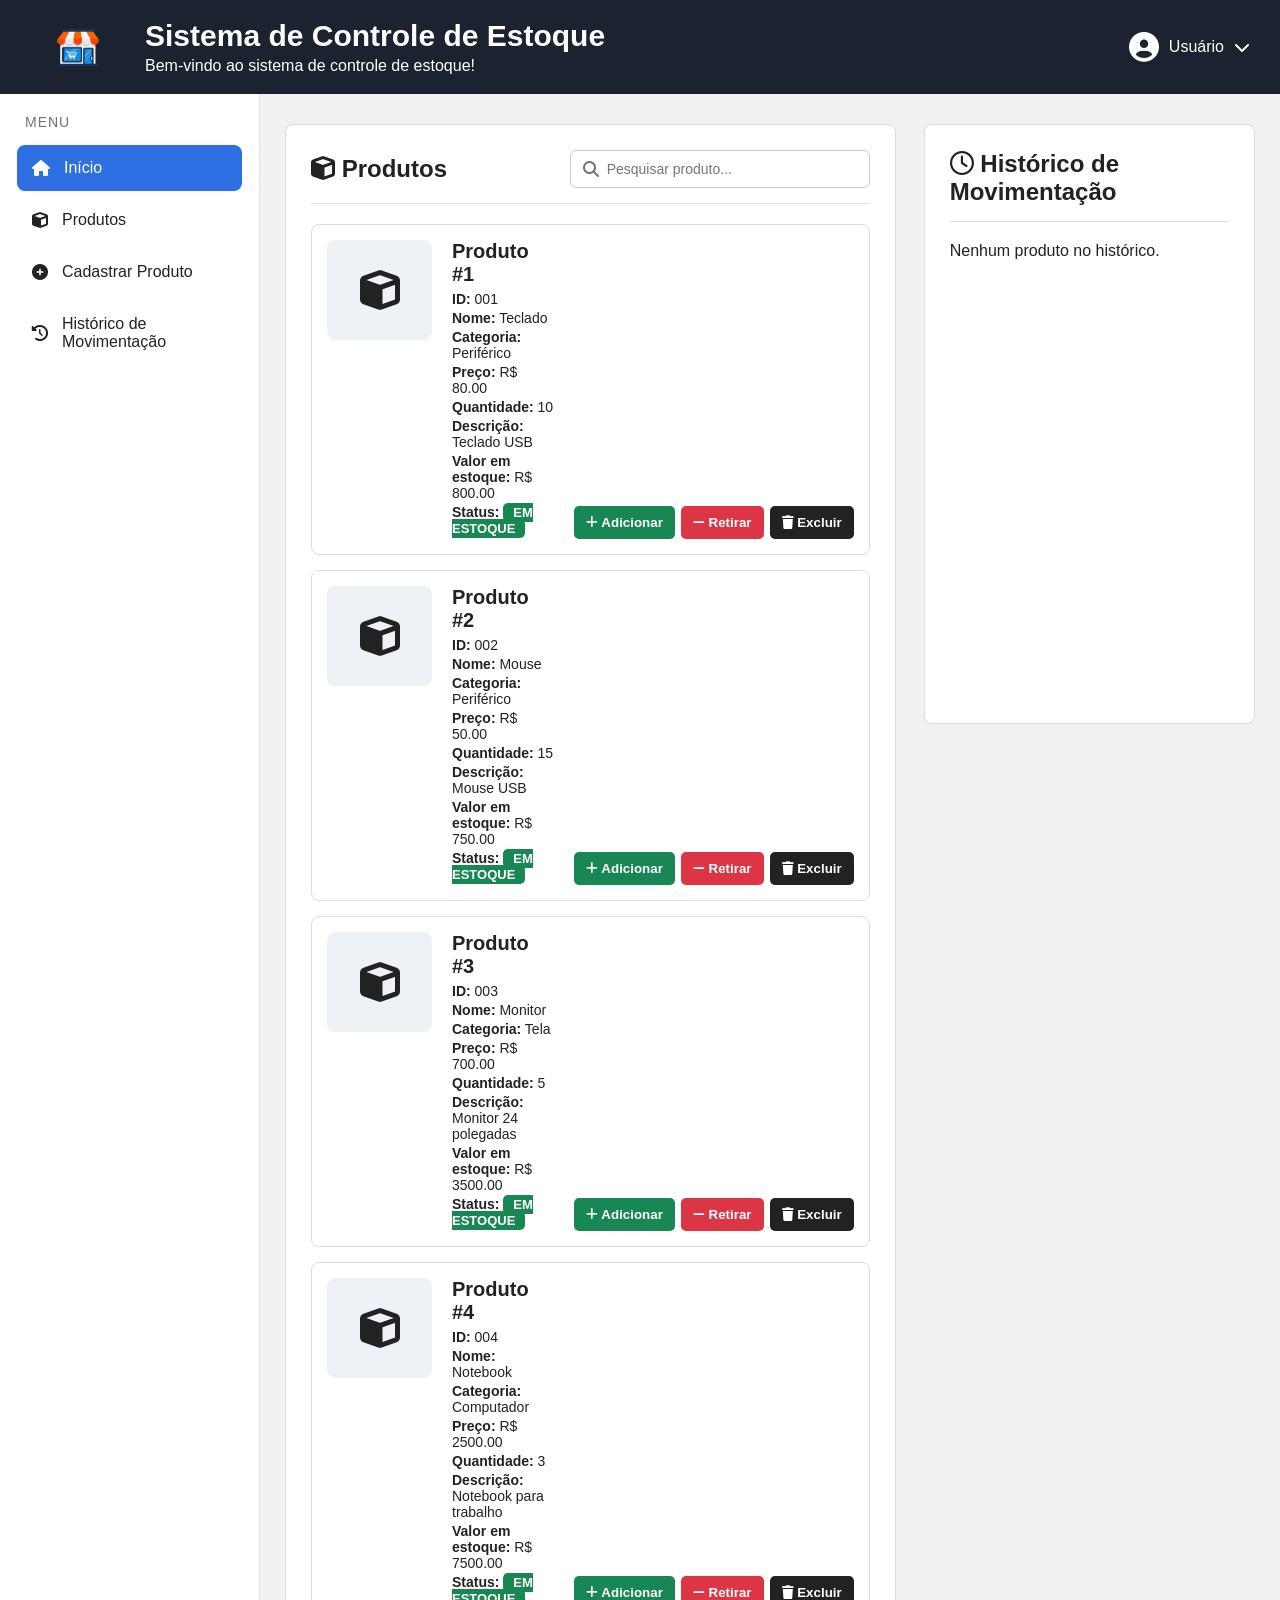
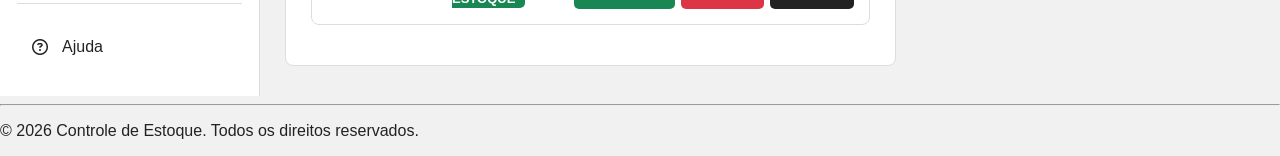
==== 02-Projetos/aoba/index.html @ 8df63e53 "Add files via upload" ====
<!DOCTYPE html>
<html lang="pt-BR">

<head>

    <!-- Define a codificação de caracteres -->
    <meta charset="UTF-8">

    <!-- Faz o site se adaptar a celulares e diferentes telas -->
    <meta name="viewport" content="width=device-width, initial-scale=1.0">

    <!-- Título que aparece na aba do navegador -->
    <title>Controle de Estoque</title>

    <!-- Ícone da loja -->
    <link rel="icon" href="assets/ChatGPT.png" type="image/png">

    <link rel="stylesheet" href="https://cdnjs.cloudflare.com/ajax/libs/font-awesome/6.5.1/css/all.min.css">

    <!-- Conecta o arquivo CSS -->
    <link rel="stylesheet" href="style.css">

</head>


<body>


    <!-- =====================================================
         CABEÇALHO
    ====================================================== -->

    <header>
    <div class="header-esquerda">
        <img src="assets/ChatGPT.png" alt="Logo da loja" class="logo">
        <div>
            <h1>Sistema de Controle de Estoque</h1>
            <p>Bem-vindo ao sistema de controle de estoque!</p>
        </div>
    </div>

    <div class="usuario">
        <i class="fa-solid fa-circle-user"></i>
        <span>Usuário</span>
        <i class="fa-solid fa-chevron-down"></i>
    </div>
    </header>



    <!-- =====================================================
         CONTEÚDO PRINCIPAL
    ====================================================== -->
    <div class="layout">
        <aside class="menu">
        <p class="menu-titulo">MENU</p>

        <a href="#" class="menu-item ativo" id="menuInicio">
            <i class="fa-solid fa-house"></i> Início
        </a>

        <a href="#secaoProdutos" class="menu-item">
            <i class="fa-solid fa-cube"></i> Produtos
        </a>

        <a href="#" class="menu-item" id="menuCadastrar">
            <i class="fa-solid fa-circle-plus"></i> Cadastrar Produto
        </a>

        <a href="#secaoHistorico" class="menu-item">
            <i class="fa-solid fa-clock-rotate-left"></i> Histórico de Movimentação
        </a>

        <div class="menu-ajuda">
            <a href="#" class="menu-item">
                <i class="fa-regular fa-circle-question"></i> Ajuda
            </a>
        </div>
    </aside>

    <main>

        <!-- =================================================
             CADASTRO DE PRODUTO
        ================================================== -->

        <section class="card escondido" id="secaoCadastro">

            <h2>Cadastrar Produto</h2>


            <!-- Formulário -->
            <form id="formChamado">


                <!-- ID do produto -->
                <label for="Id">
                    ID do produto:
                </label>

                <input
                    type="text"
                    id="Id"
                    required
                >


                <!-- Nome do produto -->
                <label for="Item">
                    Nome do Item:
                </label>

                <input
                    type="text"
                    id="Item"
                    required
                >


                <!-- Categoria -->
                <label for="categoria">
                    Categoria:
                </label>

                <input
                    type="text"
                    id="categoria"
                    required
                >


                <!-- Preço -->
                <label for="preço">
                    Preço:
                </label>

                <input
                    type="number"
                    id="preço"
                    step="0.01"
                    min="0"
                    required
                >


                <!-- Quantidade -->
                <label for="quantidade">
                    Quantidade:
                </label>

                <input
                    type="number"
                    id="quantidade"
                    min="0"
                    required
                >


                <!-- Descrição -->
                <label for="descrição">
                    Descrição:
                </label>

                <input
                    type="text"
                    id="descrição"
                    required
                >


                <!-- Botão cadastrar -->
                <button type="submit">
                    Cadastrar Produto
                </button>

            </form>

        </section>



        <!-- =================================================
             LISTA DE PRODUTOS
        ================================================== -->

       <section class="card" id="secaoProdutos">
    <div class="card-topo">
        <h2><i class="fa-solid fa-cube"></i> Produtos</h2>

        <div class="busca">
            <i class="fa-solid fa-magnifying-glass"></i>
            <input type="text" id="busca" placeholder="Pesquisar produto...">
        </div>
    </div>

    <div id="listaChamados"></div>
</section>

        <!-- =================================================
             HISTÓRICO
        ================================================== -->

        <section class="card" id="secaoHistorico">
    <div class="card-topo">
        <h2><i class="fa-regular fa-clock"></i> Histórico de Movimentação</h2>
    </div>

    <div id="listaHistorico">
        <div class="vazio">
            <i class="fa-regular fa-clock"></i>
            <p>Nenhum produto no histórico.</p>
        </div>
    </div>
        </section>


    </main>

    </div>

    <hr>
        <p>
            &copy; 2026 Controle de Estoque. Todos os direitos reservados.
        </p>


    <!-- Conecta o JavaScript -->
    <script src="script.js"></script>

</body>

</html>
---- 02-Projetos/aoba/style.css ----
/* =====================================================
   CONFIGURAÇÕES GERAIS
===================================================== */

* {
    box-sizing: border-box;
}


body {

    margin: 0;

    font-family: Arial, Helvetica, sans-serif;

    background-color: #f1f1f1;

    color: #222;
}



/* =====================================================
   CABEÇALHO
===================================================== */

header {
    background-color: #1b2230;
    color: white;
    display: flex;
    justify-content: space-between;
    align-items: center;
    padding: 12px 30px;
}

.header-esquerda {
    display: flex;
    align-items: center;
    gap: 15px;
}

.logo {
    width: 100px;
    height: 70px;
    object-fit: contain;
}

header h1 {
    margin: 0;
    font-size: 30px;
}

header p {
    margin: 4px 0 0;
    font-size: 16px;
}

.usuario {
    display: flex;
    align-items: center;
    gap: 10px;
}

.usuario .fa-circle-user {
    font-size: 30px;
}


/* Arrumação do Raféx */

.layout {
    display: flex;
    min-height: calc(100vh - 90px);
}

.menu {
    width: 260px;
    background-color: white;
    border-right: 1px solid #ddd;
    padding: 20px 17px;
    display: flex;
    flex-direction: column;
}

.menu-titulo {
    color: #6b7280;
    font-size: 14px;
    letter-spacing: 1px;
    margin: 0 0 15px 8px;
}

.menu-item {
    display: flex;
    align-items: center;
    gap: 14px;
    padding: 14px 15px;
    border-radius: 8px;
    color: #222;
    text-decoration: none;
    margin-bottom: 6px;
}

.menu-item:hover {
    background-color: #eef2f7;
}

.menu-item.ativo {
    background-color: #2f6fe4;
    color: white;
}

.menu-ajuda {
    margin-top: auto;
    border-top: 1px solid #ddd;
    padding-top: 20px;
}


/* =====================================================
   ÁREA PRINCIPAL
===================================================== */

main {

    display: flex;

    gap: 28px;

    flex: 1;

    margin: 30px 0;

    padding: 0 25px;

    align-items: flex-start;
}



/* =====================================================
   BLOCOS
===================================================== */

.card {

    background-color: white;

    padding: 25px;

    border-radius: 8px;

    border: 1px solid #ddd;

    flex: 1;

    min-height: 600px;

    min-width: 0;
}


.card h2 {

    margin-top: 0;

    margin-bottom: 20px;

    font-size: 24px;
}



/* =====================================================
   FORMULÁRIO
===================================================== */

form {

    display: flex;

    flex-direction: column;
}


form label {

    margin-bottom: 6px;

    font-size: 15px;
}


form input {

    width: 100%;

    padding: 11px;

    margin-bottom: 15px;

    border: 1px solid #ccc;

    border-radius: 5px;

    font-size: 14px;
}


form input:focus {

    outline: none;

    border-color: #222;
}


form button {

    background-color: #222;

    color: white;

    border: none;

    border-radius: 5px;

    padding: 12px;

    cursor: pointer;

    font-weight: bold;

    margin-top: 5px;
}


form button:hover {

    background-color: #444;
}

#secaoProdutos {
    flex: 2;
}

#secaoHistorico {
    flex: 1;
}

.card-topo {
    display: flex;
    justify-content: space-between;
    align-items: center;
    gap: 15px;
    border-bottom: 1px solid #ddd;
    padding-bottom: 15px;
    margin-bottom: 20px;
}

.card-topo h2 {
    margin: 0;
}

.busca {
    display: flex;
    align-items: center;
    gap: 8px;
    border: 1px solid #ccc;
    border-radius: 6px;
    padding: 0 12px;
    width: 300px;
    background-color: white;
    color: #6b7280;
}

.busca input {
    border: none;
    outline: none;
    padding: 10px 0;
    width: 100%;
    font-size: 14px;
}

.vazio {
    text-align: center;
    color: #6b7280;
    padding: 120px 0;
}

.vazio i {
    display: block;
    font-size: 50px;
    margin-bottom: 15px;
}


/* =====================================================
   PRODUTOS
===================================================== */

.produto {
    display: flex;
    gap: 20px;
    border: 1px solid #ddd;
    border-radius: 8px;
    padding: 15px;
    margin-bottom: 15px;
}

.produto-icone {
    width: 105px;
    height: 100px;
    background-color: #eef1f5;
    border-radius: 8px;
    display: flex;
    align-items: center;
    justify-content: center;
    font-size: 40px;
    flex-shrink: 0;
}

.produto-info {
    flex: 1;
}

.produto h3 {
    margin: 0 0 5px;
    font-size: 20px;
}

.produto p {
    margin: 3px 0;
    font-size: 14px;
}

.produto .botoes {
    align-self: flex-end;
    margin-top: 0;
    flex-wrap: nowrap;
}

.status {
    padding: 2px 10px;
    border-radius: 5px;
    color: white;
    font-size: 13px;
    font-weight: bold;
}

.em-estoque {
    background-color: #198754;
}

.esgotado {
    background-color: #dc3545;
}

/* =====================================================
   BOTÕES DOS PRODUTOS
===================================================== */

.botoes {

    display: flex;

    gap: 6px;

    margin-top: 10px;

    flex-wrap: wrap;
}


.botoes button {

    border: none;

    border-radius: 5px;

    padding: 9px 12px;

    color: white;

    cursor: pointer;

    font-weight: bold;
}


/* Botão adicionar */

.btn-adicionar {

    background-color: #198754;
}


/* Botão retirar */

.btn-retirar {

    background-color: #dc3545;
}


/* Botão excluir */

.btn-excluir {

    background-color: #222;
}


.botoes button:hover {

    opacity: 0.8;
}


/* =====================================================
   HISTÓRICO
===================================================== */

.movimentacao {

    border-bottom: 1px solid #ddd;

    padding: 12px 0;

    margin-bottom: 5px;
}


.movimentacao p {

    margin: 5px 0;

    font-size: 14px;
}


.entrada {

    color: #198754;

    font-weight: bold;

    font-size: 17px;
}


.saida {

    color: #dc3545;

    font-weight: bold;

    font-size: 17px;
}


.mensagem {

    color: #666;

    font-size: 14px;
}



/* =====================================================
   RESPONSIVIDADE
===================================================== */

@media (max-width: 1000px) {

    main {

        flex-direction: column;

        max-width: 700px;
    }


    .card {

        width: 100%;

        min-height: auto;
    }
}


@media (max-width: 600px) {

    .layout {
        flex-direction: column;
    }

    .menu {
        width: 100%;
        border-right: none;
        border-bottom: 1px solid #ddd;
    }

    .produto {
        flex-direction: column;
    }

    .produto .botoes {
        align-self: flex-start;
    }

    .busca {
        width: 100%;
    }

    .card-topo {
        flex-direction: column;
        align-items: flex-start;
    }
    
    main {

        padding: 0 15px;

        margin-top: 25px;
    }


    .card {

        padding: 20px;
    }


    header h1 {

        font-size: 24px;
    }
}

.escondido {
    display: none;
}
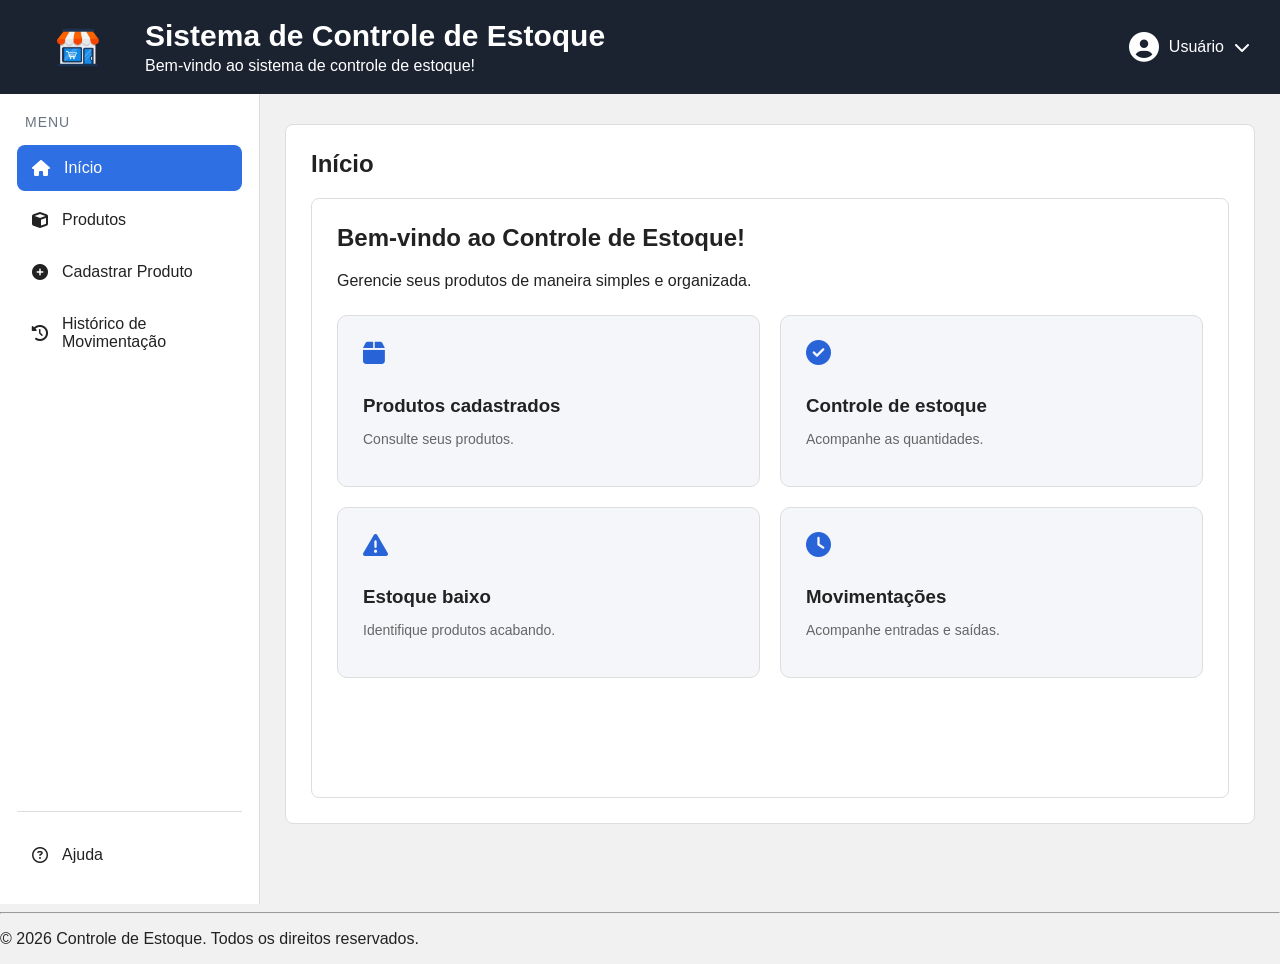
==== commit f89669eb: "Add files via upload" ====
--- a/02-Projetos/aoba/index.html
+++ b/02-Projetos/aoba/index.html
@@ -1,232 +1,307 @@
-<!DOCTYPE html>
-<html lang="pt-BR">
-
-<head>
-
-    <!-- Define a codificação de caracteres -->
-    <meta charset="UTF-8">
-
-    <!-- Faz o site se adaptar a celulares e diferentes telas -->
-    <meta name="viewport" content="width=device-width, initial-scale=1.0">
-
-    <!-- Título que aparece na aba do navegador -->
-    <title>Controle de Estoque</title>
-
-    <!-- Ícone da loja -->
-    <link rel="icon" href="assets/ChatGPT.png" type="image/png">
-
-    <link rel="stylesheet" href="https://cdnjs.cloudflare.com/ajax/libs/font-awesome/6.5.1/css/all.min.css">
-
-    <!-- Conecta o arquivo CSS -->
-    <link rel="stylesheet" href="style.css">
-
-</head>
-
-
-<body>
-
-
-    <!-- =====================================================
-         CABEÇALHO
-    ====================================================== -->
-
-    <header>
-    <div class="header-esquerda">
-        <img src="assets/ChatGPT.png" alt="Logo da loja" class="logo">
-        <div>
-            <h1>Sistema de Controle de Estoque</h1>
-            <p>Bem-vindo ao sistema de controle de estoque!</p>
-        </div>
-    </div>
-
-    <div class="usuario">
-        <i class="fa-solid fa-circle-user"></i>
-        <span>Usuário</span>
-        <i class="fa-solid fa-chevron-down"></i>
-    </div>
-    </header>
-
-
-
-    <!-- =====================================================
-         CONTEÚDO PRINCIPAL
-    ====================================================== -->
-    <div class="layout">
-        <aside class="menu">
-        <p class="menu-titulo">MENU</p>
-
-        <a href="#" class="menu-item ativo" id="menuInicio">
-            <i class="fa-solid fa-house"></i> Início
-        </a>
-
-        <a href="#secaoProdutos" class="menu-item">
-            <i class="fa-solid fa-cube"></i> Produtos
-        </a>
-
-        <a href="#" class="menu-item" id="menuCadastrar">
-            <i class="fa-solid fa-circle-plus"></i> Cadastrar Produto
-        </a>
-
-        <a href="#secaoHistorico" class="menu-item">
-            <i class="fa-solid fa-clock-rotate-left"></i> Histórico de Movimentação
-        </a>
-
-        <div class="menu-ajuda">
-            <a href="#" class="menu-item">
-                <i class="fa-regular fa-circle-question"></i> Ajuda
-            </a>
-        </div>
-    </aside>
-
-    <main>
-
-        <!-- =================================================
-             CADASTRO DE PRODUTO
-        ================================================== -->
-
-        <section class="card escondido" id="secaoCadastro">
-
-            <h2>Cadastrar Produto</h2>
-
-
-            <!-- Formulário -->
-            <form id="formChamado">
-
-
-                <!-- ID do produto -->
-                <label for="Id">
-                    ID do produto:
-                </label>
-
-                <input
-                    type="text"
-                    id="Id"
-                    required
-                >
-
-
-                <!-- Nome do produto -->
-                <label for="Item">
-                    Nome do Item:
-                </label>
-
-                <input
-                    type="text"
-                    id="Item"
-                    required
-                >
-
-
-                <!-- Categoria -->
-                <label for="categoria">
-                    Categoria:
-                </label>
-
-                <input
-                    type="text"
-                    id="categoria"
-                    required
-                >
-
-
-                <!-- Preço -->
-                <label for="preço">
-                    Preço:
-                </label>
-
-                <input
-                    type="number"
-                    id="preço"
-                    step="0.01"
-                    min="0"
-                    required
-                >
-
-
-                <!-- Quantidade -->
-                <label for="quantidade">
-                    Quantidade:
-                </label>
-
-                <input
-                    type="number"
-                    id="quantidade"
-                    min="0"
-                    required
-                >
-
-
-                <!-- Descrição -->
-                <label for="descrição">
-                    Descrição:
-                </label>
-
-                <input
-                    type="text"
-                    id="descrição"
-                    required
-                >
-
-
-                <!-- Botão cadastrar -->
-                <button type="submit">
-                    Cadastrar Produto
-                </button>
-
-            </form>
-
-        </section>
-
-
-
-        <!-- =================================================
-             LISTA DE PRODUTOS
-        ================================================== -->
-
-       <section class="card" id="secaoProdutos">
-    <div class="card-topo">
-        <h2><i class="fa-solid fa-cube"></i> Produtos</h2>
-
-        <div class="busca">
-            <i class="fa-solid fa-magnifying-glass"></i>
-            <input type="text" id="busca" placeholder="Pesquisar produto...">
-        </div>
-    </div>
-
-    <div id="listaChamados"></div>
-</section>
-
-        <!-- =================================================
-             HISTÓRICO
-        ================================================== -->
-
-        <section class="card" id="secaoHistorico">
-    <div class="card-topo">
-        <h2><i class="fa-regular fa-clock"></i> Histórico de Movimentação</h2>
-    </div>
-
-    <div id="listaHistorico">
-        <div class="vazio">
-            <i class="fa-regular fa-clock"></i>
-            <p>Nenhum produto no histórico.</p>
-        </div>
-    </div>
-        </section>
-
-
-    </main>
-
-    </div>
-
-    <hr>
-        <p>
-            &copy; 2026 Controle de Estoque. Todos os direitos reservados.
-        </p>
-
-
-    <!-- Conecta o JavaScript -->
-    <script src="script.js"></script>
-
-</body>
-
+<!DOCTYPE html>
+<html lang="pt-BR">
+
+<head>
+
+    <!-- Define a codificação de caracteres -->
+    <meta charset="UTF-8">
+
+    <!-- Faz o site se adaptar a celulares e diferentes telas -->
+    <meta name="viewport" content="width=device-width, initial-scale=1.0">
+
+    <!-- Título que aparece na aba do navegador -->
+    <title>Controle de Estoque</title>
+
+    <!-- Ícone da loja -->
+    <link rel="icon" href="assets/ChatGPT.png" type="image/png">
+
+    <link rel="stylesheet" href="https://cdnjs.cloudflare.com/ajax/libs/font-awesome/6.5.1/css/all.min.css">
+
+    <!-- Conecta o arquivo CSS -->
+    <link rel="stylesheet" href="style.css">
+    <style>
+        .escondido { display: none !important; }
+    </style>
+
+</head>
+
+
+<body>
+
+
+    <!-- =====================================================
+         CABEÇALHO
+    ====================================================== -->
+
+    <header>
+    <div class="header-esquerda">
+        <img src="assets/ChatGPT.png" alt="Logo da loja" class="logo">
+        <div>
+            <h1>Sistema de Controle de Estoque</h1>
+            <p>Bem-vindo ao sistema de controle de estoque!</p>
+        </div>
+    </div>
+
+    <div class="usuario">
+        <i class="fa-solid fa-circle-user"></i>
+        <span>Usuário</span>
+        <i class="fa-solid fa-chevron-down"></i>
+    </div>
+    </header>
+
+
+
+    <!-- =====================================================
+         CONTEÚDO PRINCIPAL
+    ====================================================== -->
+    <div class="layout">
+        <aside class="menu">
+        <p class="menu-titulo">MENU</p>
+
+        <a href="#secaoInicio" class="menu-item ativo" id="menuInicio" data-aba="inicio">
+            <i class="fa-solid fa-house"></i> Início
+        </a>
+
+        <a href="#secaoProdutos" class="menu-item" id="menuProdutos" data-aba="produtos">
+            <i class="fa-solid fa-cube"></i> Produtos
+        </a>
+
+        <a href="#secaoCadastro" class="menu-item" id="menuCadastrar" data-aba="cadastro">
+            <i class="fa-solid fa-circle-plus"></i> Cadastrar Produto
+        </a>
+
+        <a href="#secaoHistorico" class="menu-item" id="menuHistorico" data-aba="historico">
+            <i class="fa-solid fa-clock-rotate-left"></i> Histórico de Movimentação
+        </a>
+
+        <div class="menu-ajuda">
+            <a href="#" class="menu-item">
+                <i class="fa-regular fa-circle-question"></i> Ajuda
+            </a>
+        </div>
+    </aside>
+
+    <main>
+
+        <!-- =================================================
+             CADASTRO DE PRODUTO
+        ================================================== -->
+
+        <section class="card" id="secaoInicio" data-secao="inicio">
+            <h2>Início</h2>
+            <section class="card" id="secaoInicio" data-secao="inicio">
+
+    <h2>Bem-vindo ao Controle de Estoque!</h2>
+
+    <p>
+        Gerencie seus produtos de maneira simples e organizada.
+    </p>
+
+    <div class="resumo-estoque">
+
+        <div class="resumo-card">
+            <i class="fa-solid fa-box"></i>
+            <h3>Produtos cadastrados</h3>
+            <p>Consulte seus produtos.</p>
+        </div>
+
+        <div class="resumo-card">
+            <i class="fa-solid fa-circle-check"></i>
+            <h3>Controle de estoque</h3>
+            <p>Acompanhe as quantidades.</p>
+        </div>
+
+        <div class="resumo-card">
+            <i class="fa-solid fa-triangle-exclamation"></i>
+            <h3>Estoque baixo</h3>
+            <p>Identifique produtos acabando.</p>
+        </div>
+
+        <div class="resumo-card">
+            <i class="fa-solid fa-clock"></i>
+            <h3>Movimentações</h3>
+            <p>Acompanhe entradas e saídas.</p>
+        </div>
+
+    </div>
+
+</section>
+        </section>
+
+        <section class="card escondido" id="secaoCadastro" data-secao="cadastro">
+
+            <h2>Cadastrar Produto</h2>
+
+
+            <!-- Formulário -->
+            <form id="formChamado">
+
+
+                <!-- ID do produto -->
+                <label for="Id">
+                    ID do produto:
+                </label>
+
+                <input
+                    type="text"
+                    id="Id"
+                    required
+                >
+
+
+                <!-- Nome do produto -->
+                <label for="Item">
+                    Nome do Item:
+                </label>
+
+                <input
+                    type="text"
+                    id="Item"
+                    required
+                >
+
+
+                <!-- Categoria -->
+                <label for="categoria">
+                    Categoria:
+                </label>
+
+                <input
+                    type="text"
+                    id="categoria"
+                    required
+                >
+
+
+                <!-- Preço -->
+                <label for="preço">
+                    Preço:
+                </label>
+
+                <input
+                    type="number"
+                    id="preço"
+                    step="0.01"
+                    min="0"
+                    required
+                >
+
+
+                <!-- Quantidade -->
+                <label for="quantidade">
+                    Quantidade:
+                </label>
+
+                <input
+                    type="number"
+                    id="quantidade"
+                    min="0"
+                    required
+                >
+
+
+                <!-- Descrição -->
+                <label for="descrição">
+                    Descrição:
+                </label>
+
+                <input
+                    type="text"
+                    id="descrição"
+                    required
+                >
+
+
+                <!-- Botão cadastrar -->
+                <button type="submit">
+                    Cadastrar Produto
+                </button>
+
+            </form>
+
+        </section>
+
+
+
+        <!-- =================================================
+             LISTA DE PRODUTOS
+        ================================================== -->
+
+       <section class="card escondido" id="secaoProdutos" data-secao="produtos">
+    <div class="card-topo">
+        <h2><i class="fa-solid fa-cube"></i> Produtos</h2>
+
+        <div class="busca">
+            <i class="fa-solid fa-magnifying-glass"></i>
+            <input type="text" id="busca" placeholder="Pesquisar produto...">
+        </div>
+    </div>
+
+    <div id="listaChamados"></div>
+</section>
+
+        <!-- =================================================
+             HISTÓRICO
+        ================================================== -->
+
+        <section class="card escondido" id="secaoHistorico" data-secao="historico">
+    <div class="card-topo">
+        <h2><i class="fa-regular fa-clock"></i> Histórico de Movimentação</h2>
+    </div>
+
+    <div id="listaHistorico">
+        <div class="vazio">
+            <i class="fa-regular fa-clock"></i>
+            <p>Nenhum produto no histórico.</p>
+        </div>
+    </div>
+        </section>
+
+
+    </main>
+
+    </div>
+
+    <hr>
+        <p>
+            &copy; 2026 Controle de Estoque. Todos os direitos reservados.
+        </p>
+
+
+    <!-- Conecta o JavaScript -->
+    <script src="script.js"></script>
+
+    <script>
+        // Navegação: mostra somente a seção correspondente ao menu selecionado.
+        const menusAbas = document.querySelectorAll(".menu-item[data-aba]");
+        const secoesAbas = document.querySelectorAll("main [data-secao]");
+
+        menusAbas.forEach(function(menu) {
+            menu.addEventListener("click", function(event) {
+                event.preventDefault();
+
+                const abaSelecionada = this.dataset.aba;
+
+                secoesAbas.forEach(function(secao) {
+                    secao.classList.add("escondido");
+                });
+
+                menusAbas.forEach(function(item) {
+                    item.classList.remove("ativo");
+                });
+
+                const secaoDestino = document.querySelector(
+                    'main [data-secao="' + abaSelecionada + '"]'
+                );
+
+                if (secaoDestino) {
+                    secaoDestino.classList.remove("escondido");
+                    this.classList.add("ativo");
+                }
+            });
+        });
+    </script>
+
+</body>
+
 </html>
--- a/02-Projetos/aoba/style.css
+++ b/02-Projetos/aoba/style.css
@@ -542,4 +542,41 @@
 
 .escondido {
     display: none;
+}
+.escondido {
+    display: none !important;
+}
+.resumo-estoque {
+    display: grid;
+    grid-template-columns: repeat(2, 1fr);
+    gap: 20px;
+    margin-top: 25px;
+}
+
+.resumo-card {
+    background: #f4f6f9;
+    padding: 25px;
+    border-radius: 10px;
+    border: 1px solid #ddd;
+}
+
+.resumo-card i {
+    font-size: 25px;
+    margin-bottom: 10px;
+    color: #2864d7;
+}
+
+.resumo-card h3 {
+    margin-bottom: 8px;
+}
+
+.resumo-card p {
+    color: #666;
+    font-size: 14px;
+}
+
+@media (max-width: 600px) {
+    .resumo-estoque {
+        grid-template-columns: 1fr;
+    }
 }
